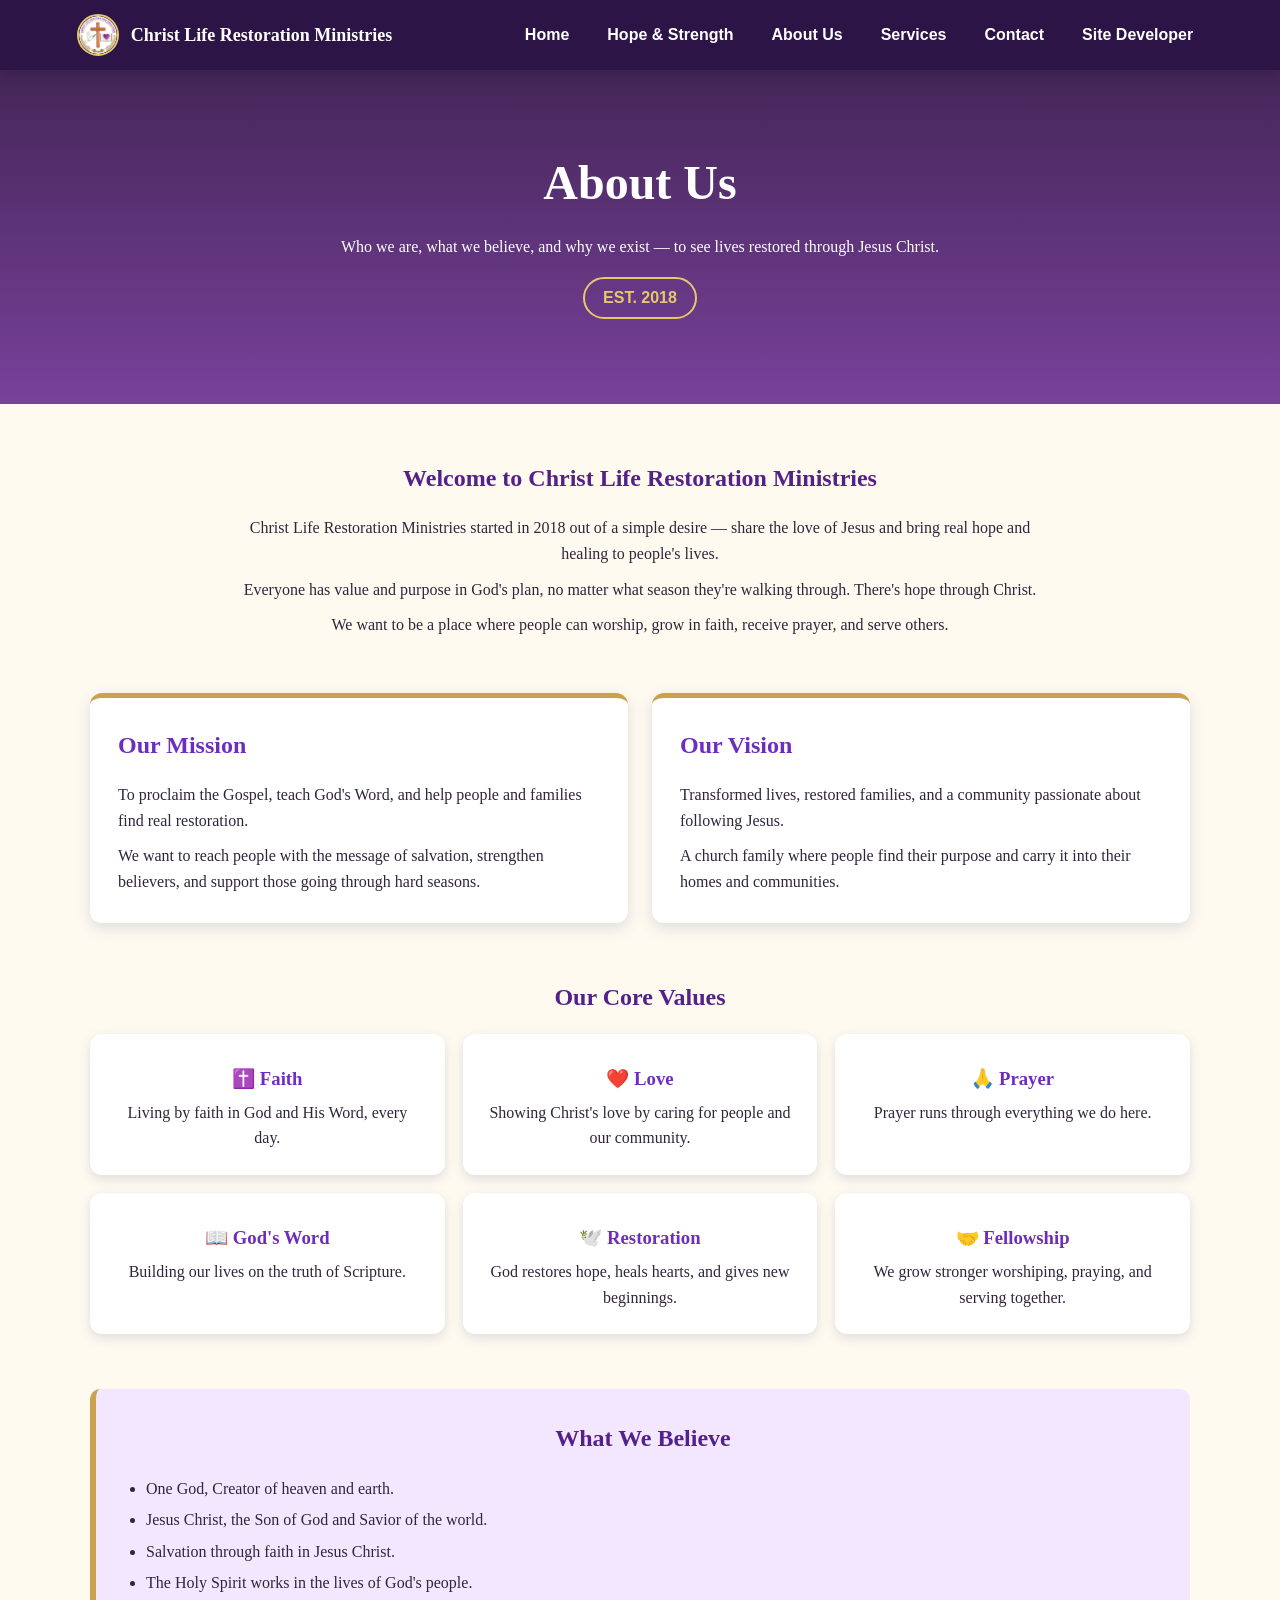
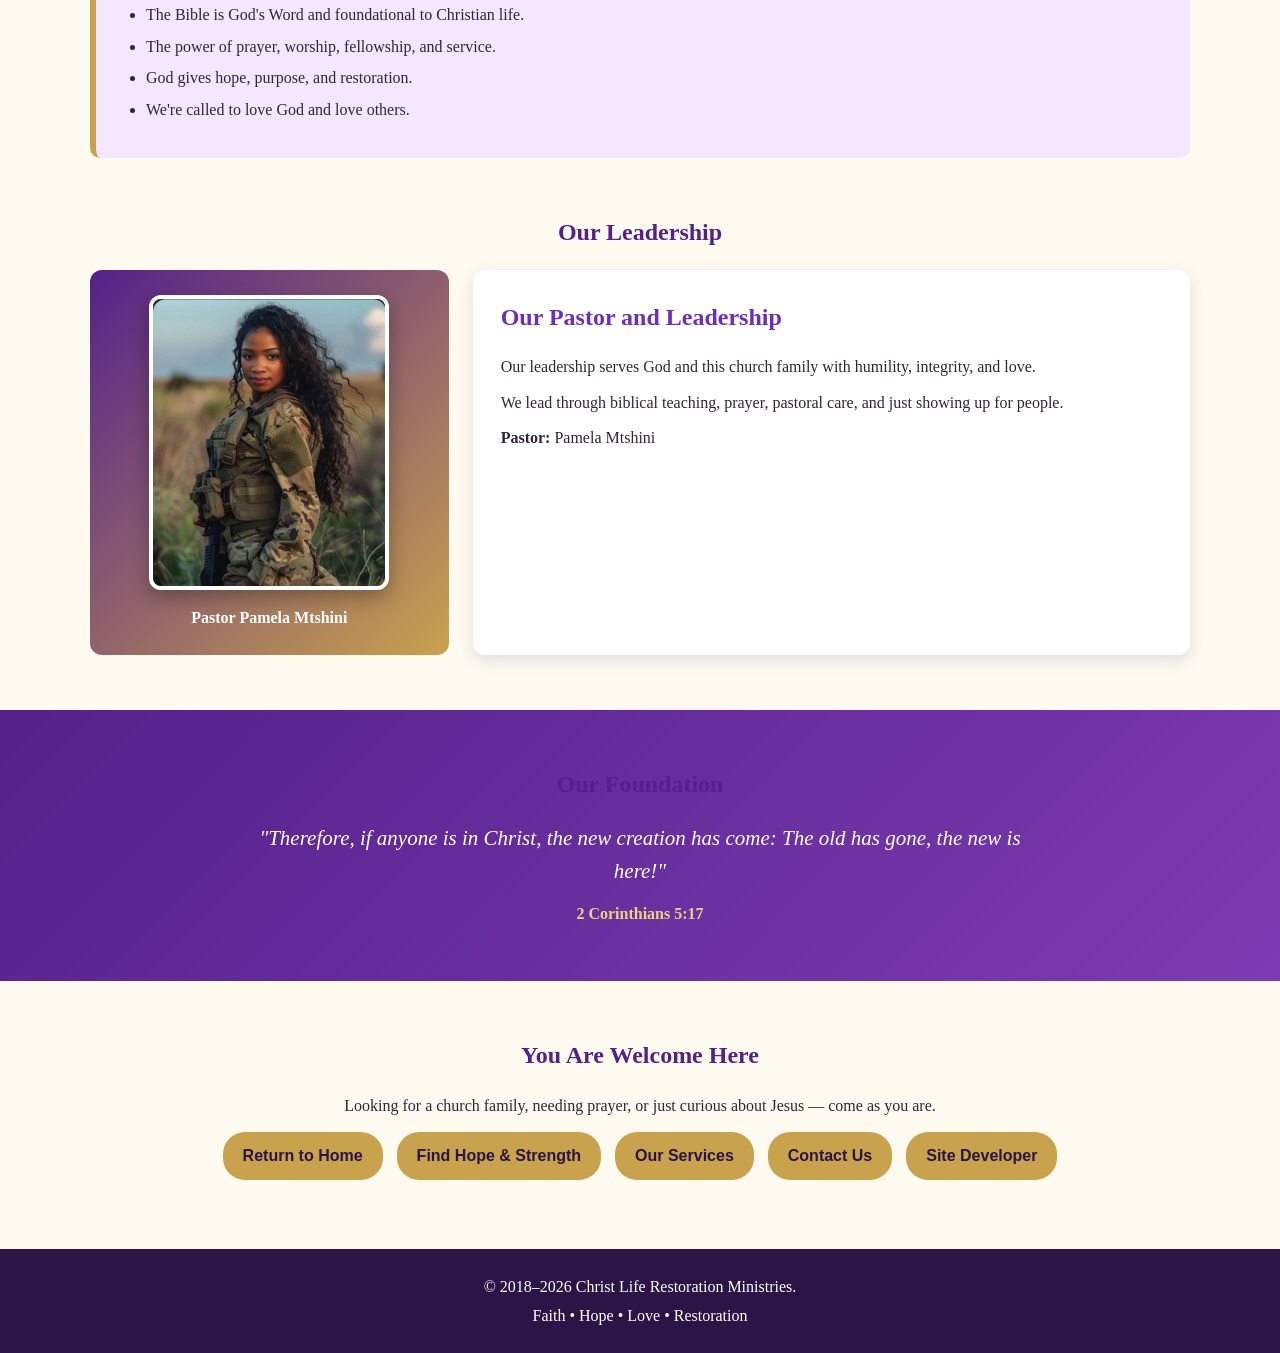
==== About Us.html @ 2c90bd2c "index.html About Us.html Christ Life.html church-logo.jpg Contacts.html Hope & Strength.html Li" ====
<!DOCTYPE html>
<html lang="en">

<head>
    <meta charset="UTF-8">
    <meta name="viewport" content="width=device-width, initial-scale=1.0">
    <title>About Us | Christ Life Restoration Ministries</title>
    <style>
        * {
            box-sizing: border-box;
            margin: 0;
            padding: 0;
        }

        body {
            font-family: Georgia, serif;
            background: #fffaf0;
            color: #30253b;
            line-height: 1.6;
        }

        nav {
            display: flex;
            justify-content: space-between;
            align-items: center;
            padding: 14px 6%;
            background: #2c1446;
            position: sticky;
            top: 0;
            z-index: 1000;
            box-shadow: 0 3px 15px rgba(0, 0, 0, 0.2);
        }

        .church-brand {
            display: flex;
            align-items: center;
            gap: 12px;
            color: white;
            font-weight: bold;
            font-size: 18px;
        }

        .nav-logo {
            width: 42px;
            height: 42px;
            border-radius: 50%;
            object-fit: cover;
            border: 2px solid #e6c76b;
            flex-shrink: 0;
        }

        .nav-links {
            display: flex;
            gap: 18px;
            list-style: none;
            flex-wrap: wrap;
            align-items: center;
        }

        .nav-links a {
            color: white;
            text-decoration: none;
            font-family: Arial, sans-serif;
            font-weight: bold;
            padding: 6px 10px;
            border-radius: 6px;
            transition: color 0.3s;
        }

        .nav-links a:hover,
        .active {
            color: #e6c76b;
        }

        header {
            background: linear-gradient(rgba(48, 15, 72, .9), rgba(105, 45, 145, .9));
            color: white;
            text-align: center;
            padding: 75px 20px 85px;
        }

        header h1 {
            font-size: 48px;
            margin-bottom: 12px;
        }

        header p {
            max-width: 650px;
            margin: auto;
        }

        .established {
            display: inline-block;
            margin-top: 18px;
            padding: 6px 18px;
            border: 2px solid #e6c76b;
            border-radius: 25px;
            color: #e6c76b;
            font-family: Arial, sans-serif;
            font-weight: bold;
        }

        main {
            width: 90%;
            max-width: 1100px;
            margin: auto;
            padding: 55px 0;
        }

        h2 {
            text-align: center;
            color: #54218a;
            margin-bottom: 18px;
        }

        .introduction {
            max-width: 800px;
            margin: 0 auto 55px;
            text-align: center;
        }

        .introduction p {
            margin-bottom: 10px;
        }

        .mission-vision {
            display: grid;
            grid-template-columns: repeat(2, 1fr);
            gap: 24px;
            margin-bottom: 55px;
        }

        .main-card {
            background: white;
            padding: 28px;
            border-radius: 12px;
            border-top: 5px solid #c9a24d;
            box-shadow: 0 5px 15px #ddd;
        }

        .main-card h2 {
            color: #6f2dbd;
            text-align: left;
        }

        .main-card p {
            margin-top: 10px;
        }

        .values-grid {
            display: grid;
            grid-template-columns: repeat(3, 1fr);
            gap: 18px;
            margin-bottom: 55px;
        }

        .value-card {
            background: white;
            padding: 24px;
            text-align: center;
            border-radius: 12px;
            box-shadow: 0 4px 12px #ddd;
        }

        .value-card h3 {
            color: #6f2dbd;
            margin: 6px 0;
        }

        .beliefs {
            background: #f2e7ff;
            padding: 30px;
            border-left: 6px solid #c9a24d;
            border-radius: 10px;
            margin-bottom: 55px;
        }

        .beliefs li {
            margin: 6px 0 6px 20px;
        }

        .leadership {
            display: grid;
            grid-template-columns: 1fr 2fr;
            gap: 24px;
            align-items: stretch;
        }

        .leader-photo {
            display: flex;
            flex-direction: column;
            align-items: center;
            justify-content: center;
            text-align: center;
            color: white;
            padding: 25px;
            border-radius: 12px;
            background: linear-gradient(135deg, #54218a, #c9a24d);
        }

        .leader-photo img {
            width: 240px;
            height: 295px;
            max-width: 100%;
            border-radius: 12px;
            border: 4px solid white;
            object-fit: cover;
            object-position: top center;
            margin-bottom: 15px;
            box-shadow: 0 8px 20px rgba(0, 0, 0, 0.3);
        }

        .leader-icon {
            font-size: 55px;
            margin-bottom: 8px;
        }

        .leader-info {
            background: white;
            padding: 28px;
            border-radius: 12px;
            box-shadow: 0 5px 15px #ddd;
        }

        .leader-info h2 {
            text-align: left;
            color: #6f2dbd;
        }

        .leader-info p {
            margin-top: 10px;
        }

        .scripture {
            background: linear-gradient(135deg, #54218a, #7c3bb2);
            color: white;
            text-align: center;
            padding: 55px 20px;
        }

        .scripture blockquote {
            max-width: 800px;
            margin: auto;
            font-size: 21px;
            font-style: italic;
        }

        .scripture cite {
            display: block;
            margin-top: 12px;
            color: #f0d27d;
            font-weight: bold;
            font-style: normal;
        }

        .cta {
            text-align: center;
            padding: 55px 20px;
        }

        .cta p {
            max-width: 700px;
            margin: auto;
        }

        .button {
            display: inline-block;
            margin: 14px 5px;
            padding: 11px 20px;
            border-radius: 22px;
            background: #c9a24d;
            color: #2c1446;
            text-decoration: none;
            font-family: Arial, sans-serif;
            font-weight: bold;
        }

        .button:hover {
            background: #e6c76b;
        }

        footer {
            background: #2c1446;
            color: white;
            text-align: center;
            padding: 22px;
        }

        footer p {
            margin: 3px;
        }

        @media (max-width: 900px) {
            nav {
                flex-direction: column;
                gap: 10px;
            }

            .nav-links {
                flex-wrap: wrap;
                justify-content: center;
            }

            .mission-vision,
            .leadership {
                grid-template-columns: 1fr;
            }

            .values-grid {
                grid-template-columns: repeat(2, 1fr);
            }
        }

        @media (max-width: 600px) {
            header h1 {
                font-size: 36px;
            }

            .values-grid {
                grid-template-columns: 1fr;
            }
        }
    </style>
</head>

<body>

    <nav>
        <div class="church-brand">
            <img src="church-logo.jpg" alt="Christ Life Restoration Ministries Logo" class="nav-logo">
            <span>Christ Life Restoration Ministries</span>
        </div>
        <ul class="nav-links">
            <li><a href="Christ%20Life.html">Home</a></li>
            <li><a href="Hope%20%26%20Strength.html">Hope &amp; Strength</a></li>
            <li><a href="About%20Us.html" class="active">About Us</a></li>
            <li><a href="Services.html">Services</a></li>
            <li><a href="Contacts.html">Contact</a></li>
            <li><a href="Programmer.html">Site Developer</a></li>
        </ul>
    </nav>

    <header>
        <h1>About Us</h1>
        <p>Who we are, what we believe, and why we exist — to see lives restored through Jesus Christ.</p>
        <div class="established">EST. 2018</div>
    </header>

    <main>

        <section class="introduction">
            <h2>Welcome to Christ Life Restoration Ministries</h2>
            <p>Christ Life Restoration Ministries started in 2018 out of a simple desire — share the love of Jesus and
                bring real hope and healing to people's lives.</p>
            <p>Everyone has value and purpose in God's plan, no matter what season they're walking through. There's hope
                through Christ.</p>
            <p>We want to be a place where people can worship, grow in faith, receive prayer, and serve others.</p>
        </section>

        <section class="mission-vision">
            <div class="main-card">
                <h2>Our Mission</h2>
                <p>To proclaim the Gospel, teach God's Word, and help people and families find real restoration.</p>
                <p>We want to reach people with the message of salvation, strengthen believers, and support those going
                    through hard seasons.</p>
            </div>
            <div class="main-card">
                <h2>Our Vision</h2>
                <p>Transformed lives, restored families, and a community passionate about following Jesus.</p>
                <p>A church family where people find their purpose and carry it into their homes and communities.</p>
            </div>
        </section>

        <section>
            <h2>Our Core Values</h2>
            <div class="values-grid">
                <div class="value-card">
                    <h3>✝️ Faith</h3>
                    <p>Living by faith in God and His Word, every day.</p>
                </div>
                <div class="value-card">
                    <h3>❤️ Love</h3>
                    <p>Showing Christ's love by caring for people and our community.</p>
                </div>
                <div class="value-card">
                    <h3>🙏 Prayer</h3>
                    <p>Prayer runs through everything we do here.</p>
                </div>
                <div class="value-card">
                    <h3>📖 God's Word</h3>
                    <p>Building our lives on the truth of Scripture.</p>
                </div>
                <div class="value-card">
                    <h3>🕊️ Restoration</h3>
                    <p>God restores hope, heals hearts, and gives new beginnings.</p>
                </div>
                <div class="value-card">
                    <h3>🤝 Fellowship</h3>
                    <p>We grow stronger worshiping, praying, and serving together.</p>
                </div>
            </div>
        </section>

        <section class="beliefs">
            <h2>What We Believe</h2>
            <ul>
                <li>One God, Creator of heaven and earth.</li>
                <li>Jesus Christ, the Son of God and Savior of the world.</li>
                <li>Salvation through faith in Jesus Christ.</li>
                <li>The Holy Spirit works in the lives of God's people.</li>
                <li>The Bible is God's Word and foundational to Christian life.</li>
                <li>The power of prayer, worship, fellowship, and service.</li>
                <li>God gives hope, purpose, and restoration.</li>
                <li>We're called to love God and love others.</li>
            </ul>
        </section>

        <section>
            <h2>Our Leadership</h2>
            <div class="leadership">
                <div class="leader-photo">
                        <img src="Pam.jpg" alt="Pastor Pamela Mtshini">
                    <p><strong>Pastor Pamela Mtshini</strong></p>
                </div>
                <div class="leader-info">
                    <h2>Our Pastor and Leadership</h2>
                    <p>Our leadership serves God and this church family with humility, integrity, and love.</p>
                    <p>We lead through biblical teaching, prayer, pastoral care, and just showing up for people.</p>
                    <p><strong>Pastor:</strong> Pamela Mtshini </p>
                </div>
            </div>
        </section>

    </main>

    <section class="scripture">
        <h2>Our Foundation</h2>
        <blockquote>"Therefore, if anyone is in Christ, the new creation has come: The old has gone, the new is here!"
        </blockquote>
        <cite>2 Corinthians 5:17</cite>
    </section>

    <section class="cta">
        <h2>You Are Welcome Here</h2>
        <p>Looking for a church family, needing prayer, or just curious about Jesus — come as you are.</p>
        <a href="Christ%20Life.html" class="button">Return to Home</a>
        <a href="Hope%20%26%20Strength.html" class="button">Find Hope &amp; Strength</a>
        <a href="Services.html" class="button">Our Services</a>
        <a href="Contacts.html" class="button">Contact Us</a>
        <a href="Programmer.html" class="button">Site Developer</a>
    </section>

    <footer>
        <p>&copy; 2018–2026 Christ Life Restoration Ministries.</p>
        <p>Faith • Hope • Love • Restoration</p>
    </footer>

</body>

</html>
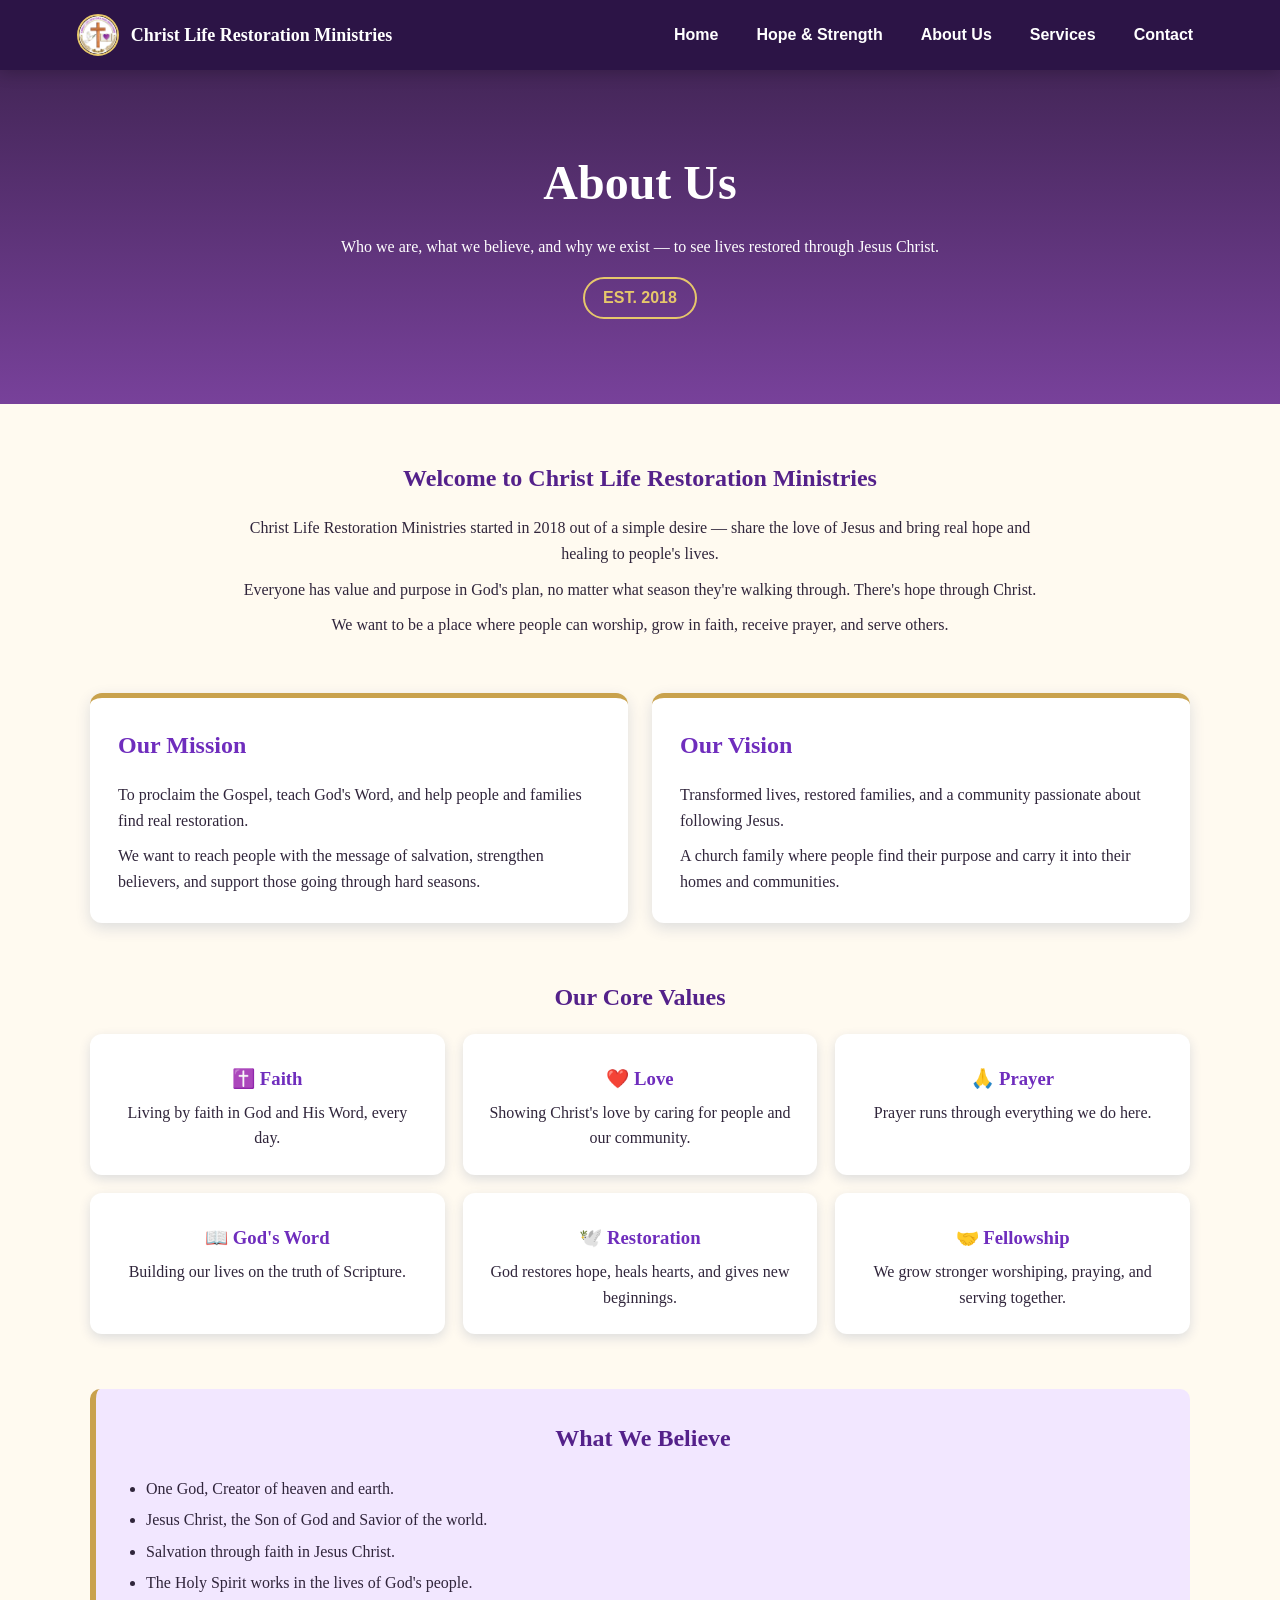
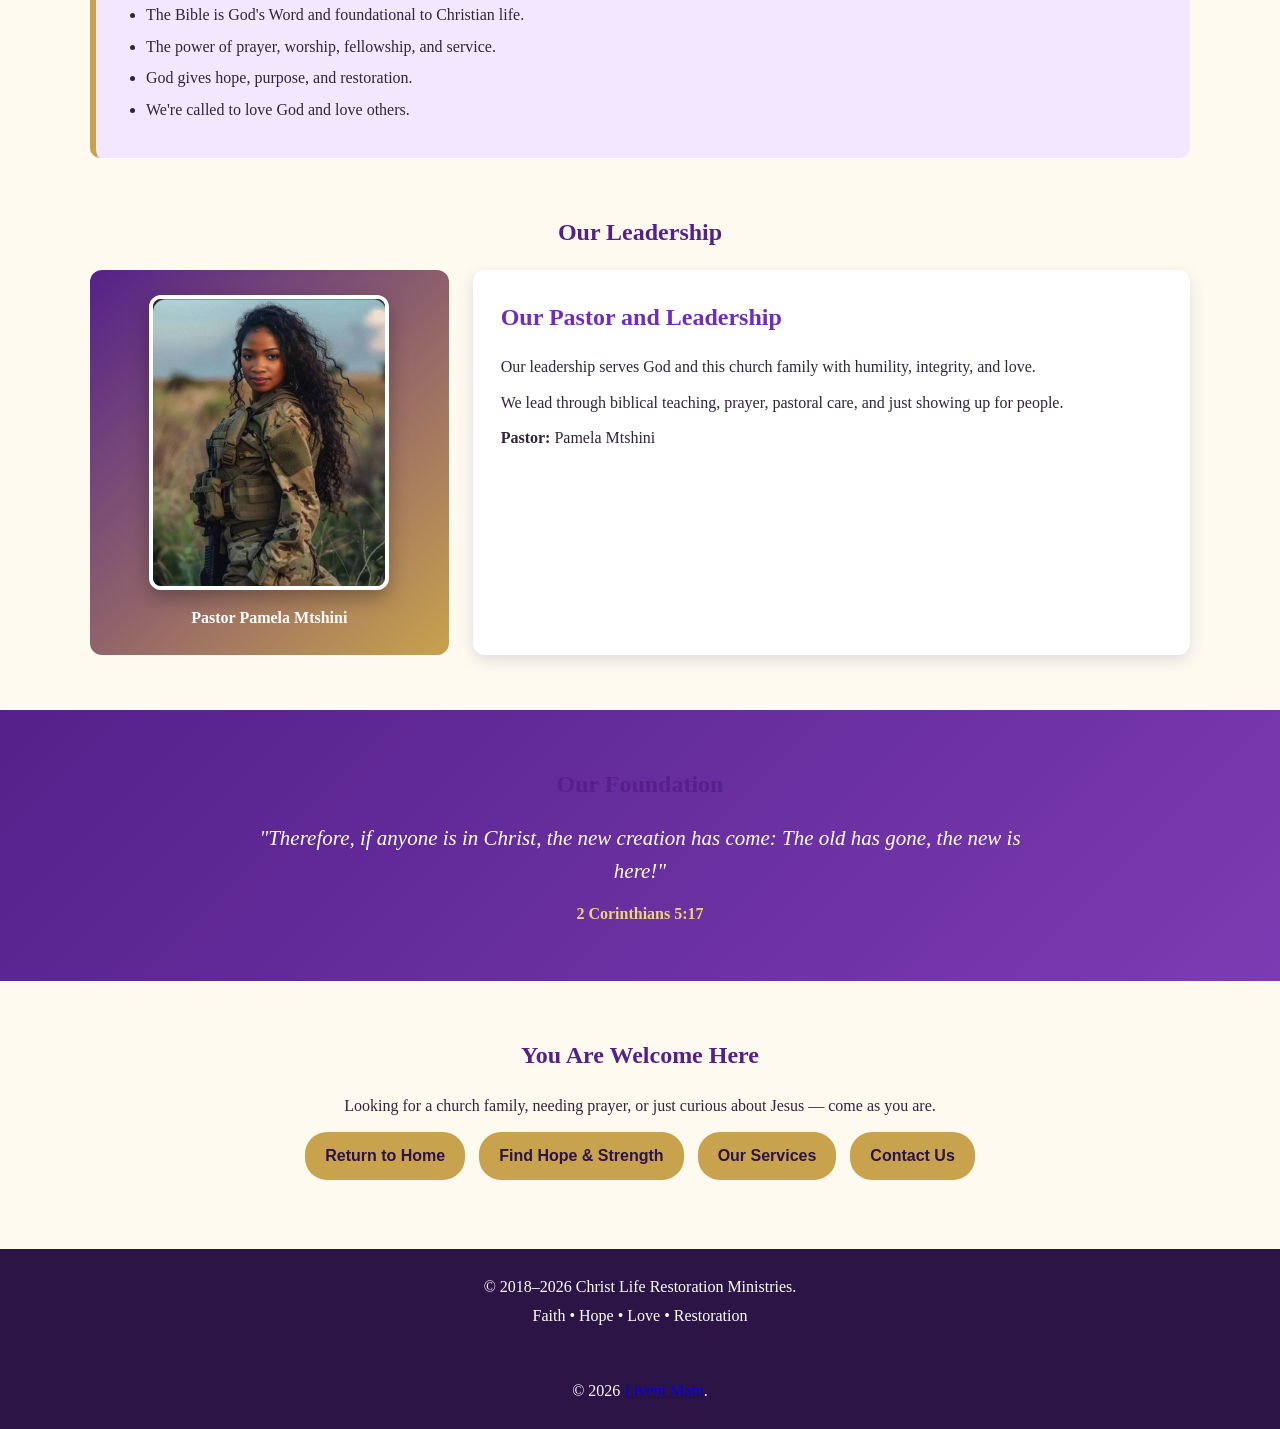
==== commit beeb2512: "index.html About Us.html Christ Life.html church-logo.jpg Contacts.html Hope & Strength.html Pa" ====
--- a/About Us.html
+++ b/About Us.html
@@ -336,7 +336,6 @@
             <li><a href="About%20Us.html" class="active">About Us</a></li>
             <li><a href="Services.html">Services</a></li>
             <li><a href="Contacts.html">Contact</a></li>
-            <li><a href="Programmer.html">Site Developer</a></li>
         </ul>
     </nav>
 
@@ -419,7 +418,7 @@
             <h2>Our Leadership</h2>
             <div class="leadership">
                 <div class="leader-photo">
-                        <img src="Pam.jpg" alt="Pastor Pamela Mtshini">
+                    <img src="Pam.jpg" alt="Pastor Pamela Mtshini">
                     <p><strong>Pastor Pamela Mtshini</strong></p>
                 </div>
                 <div class="leader-info">
@@ -447,13 +446,15 @@
         <a href="Hope%20%26%20Strength.html" class="button">Find Hope &amp; Strength</a>
         <a href="Services.html" class="button">Our Services</a>
         <a href="Contacts.html" class="button">Contact Us</a>
-        <a href="Programmer.html" class="button">Site Developer</a>
     </section>
 
     <footer>
         <p>&copy; 2018–2026 Christ Life Restoration Ministries.</p>
         <p>Faith • Hope • Love • Restoration</p>
     </footer>
+    <footer class="site-footer">
+        <p>© 2026 <a href="https://livenimatu09@gmail.com">Liveni Matu</a>.</p>
+    </footer>
 
 </body>
 
